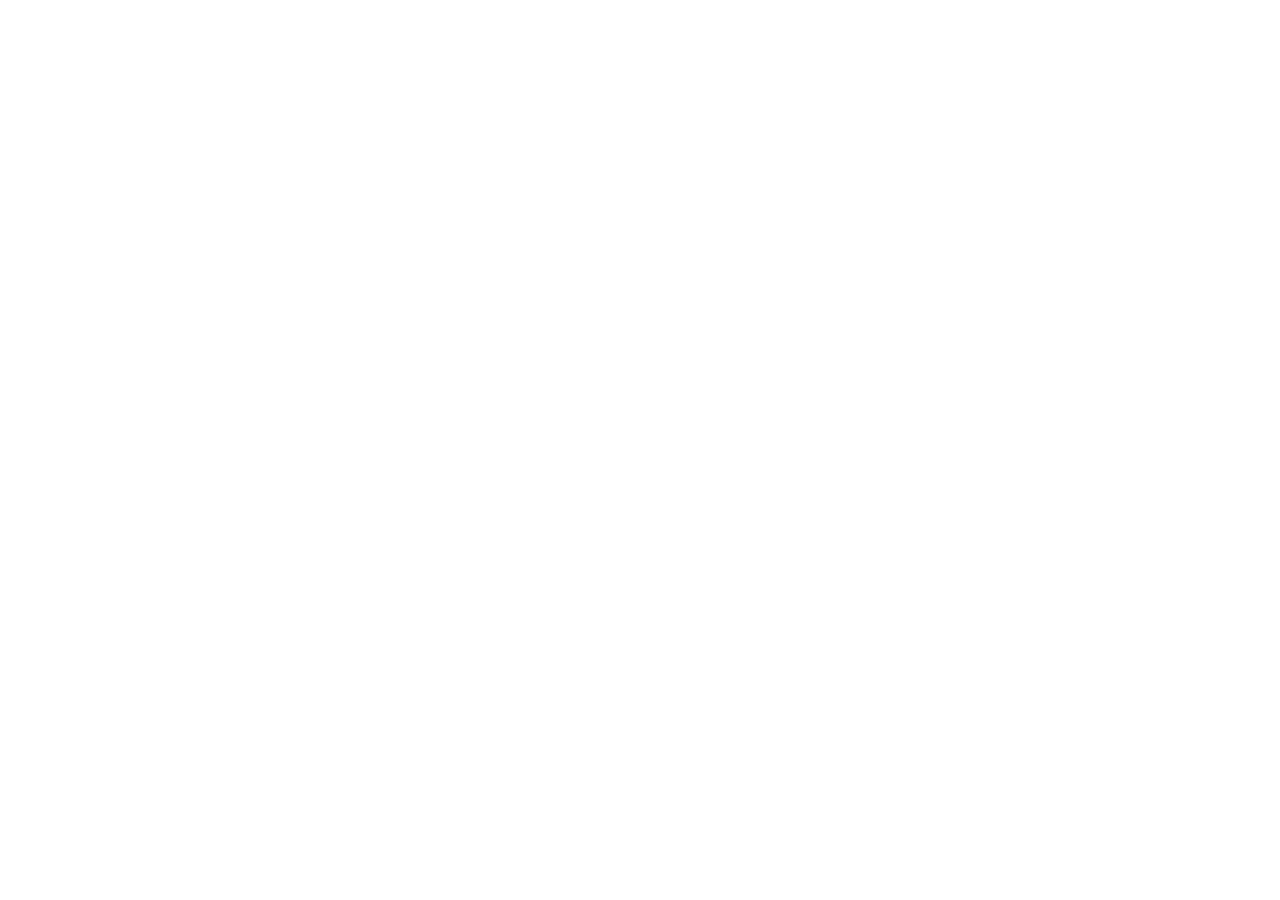
==== index.html @ e6b1900b "Rename Landing.html to index.html" ====
<!DOCTYPE html>
<html lang="en">
<head>
    <meta charset="UTF-8">
    <meta name="viewport" content="width=device-width, initial-scale=1.0">
    <title>Landing Page</title>
</head>
<body>

</body>
</html>
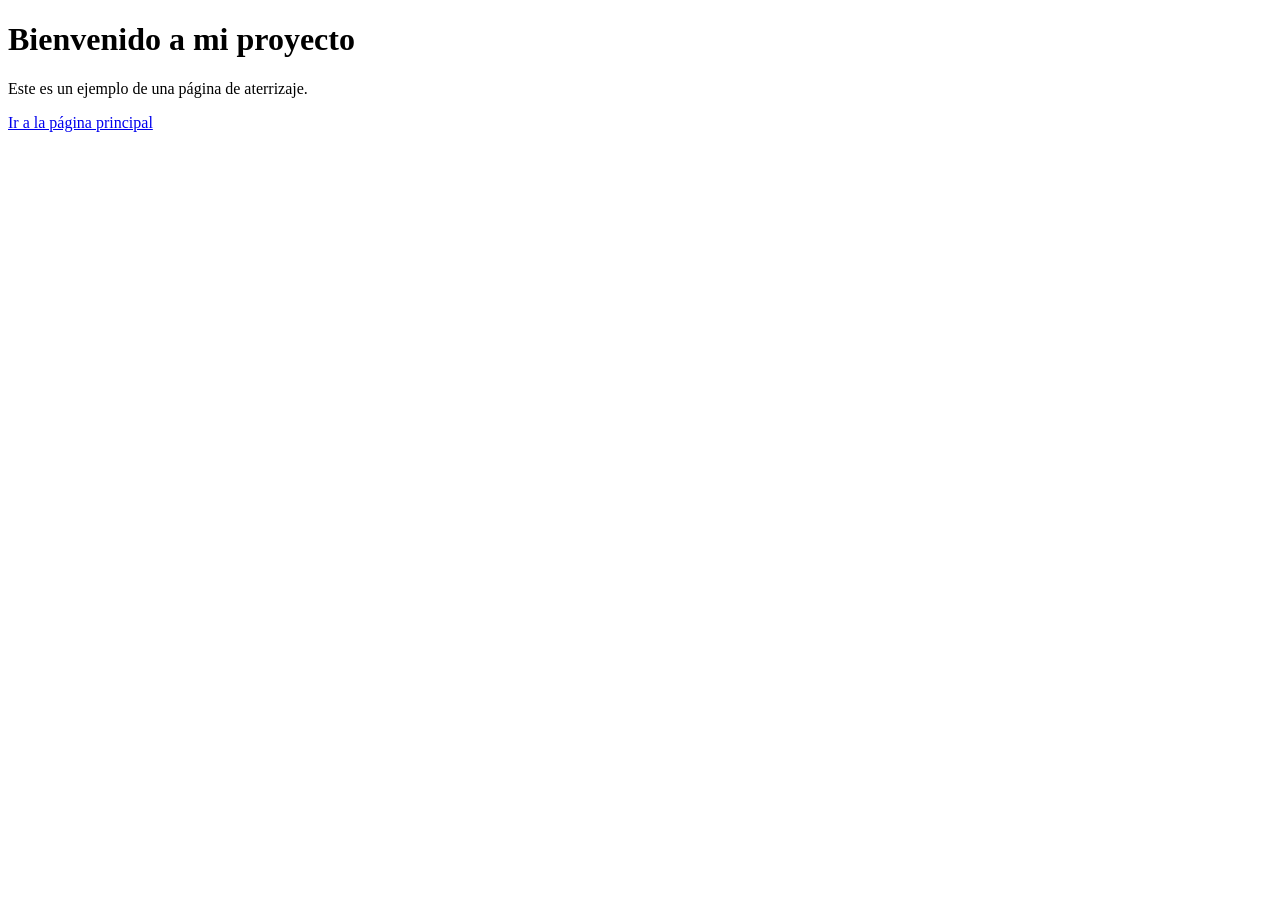
==== commit 50e559df: "Revise index.html for landing page content Added a main section with a welcome message and a link." ====
--- a/index.html
+++ b/index.html
@@ -1,11 +1,20 @@
 <!DOCTYPE html>
-<html lang="en">
+<html lang="en">    
+
 <head>
     <meta charset="UTF-8">
+    <meta http-equiv="X-UA-Compatible" content="IE=edge">
     <meta name="viewport" content="width=device-width, initial-scale=1.0">
-    <title>Landing Page</title>
+    <title>Mi proyecto</title>
+    <link rel="stylesheet" href="style.css">
 </head>
+
 <body>
-
+    
+    <main>
+        <h1>Bienvenido a mi proyecto</h1>
+        <p>Este es un ejemplo de una página de aterrizaje.</p>
+        <a href="index.html">Ir a la página principal</a>
+    </main>
 </body>
 </html>
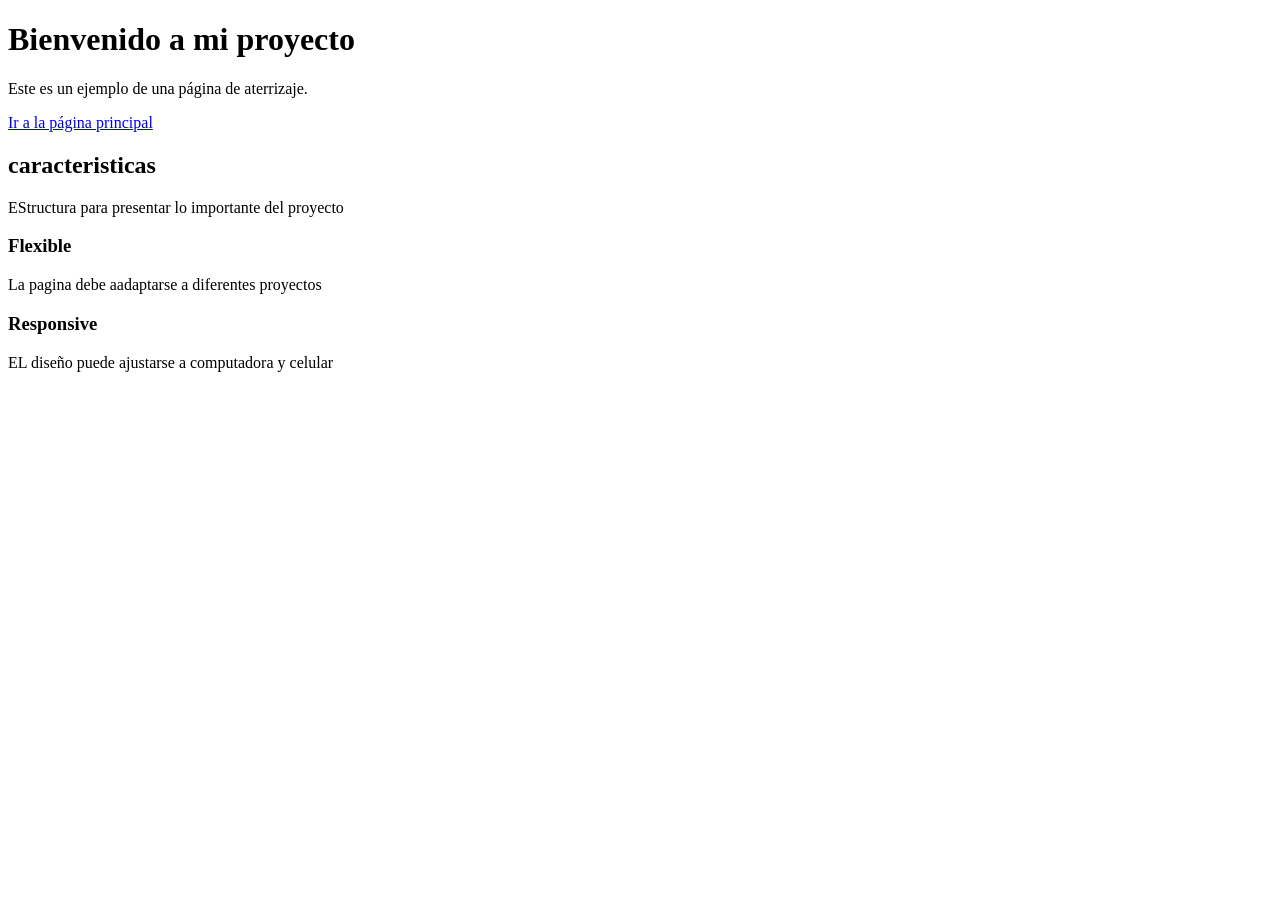
==== commit 44e30688: "Caracteristicas" ====
--- a/index.html
+++ b/index.html
@@ -15,6 +15,41 @@
         <h1>Bienvenido a mi proyecto</h1>
         <p>Este es un ejemplo de una página de aterrizaje.</p>
         <a href="index.html">Ir a la página principal</a>
+
+        <section
+            id = "caracteristicas"
+            class = "section features"
+        >
+        <div class = "container">
+        <h2 class ="section-title">
+            caracteristicas
+        </h2>
+
+        <p class ="section-text">
+            EStructura para presentar lo importante del proyecto
+        </p>
+
+        <div class = "feature-grid">
+        <article class = "feature">
+            <h3> 
+                Flexible
+            </h3>
+            <p>
+                La pagina debe aadaptarse a diferentes proyectos
+            </p>
+        </article>
+
+        <article class = "feature">
+            <h3>
+                Responsive
+            </h3>
+            <p>
+                EL diseño puede ajustarse a computadora y celular
+            </p>
+        </article>
+    </div>
+</div>
+</section>
     </main>
 </body>
 </html>
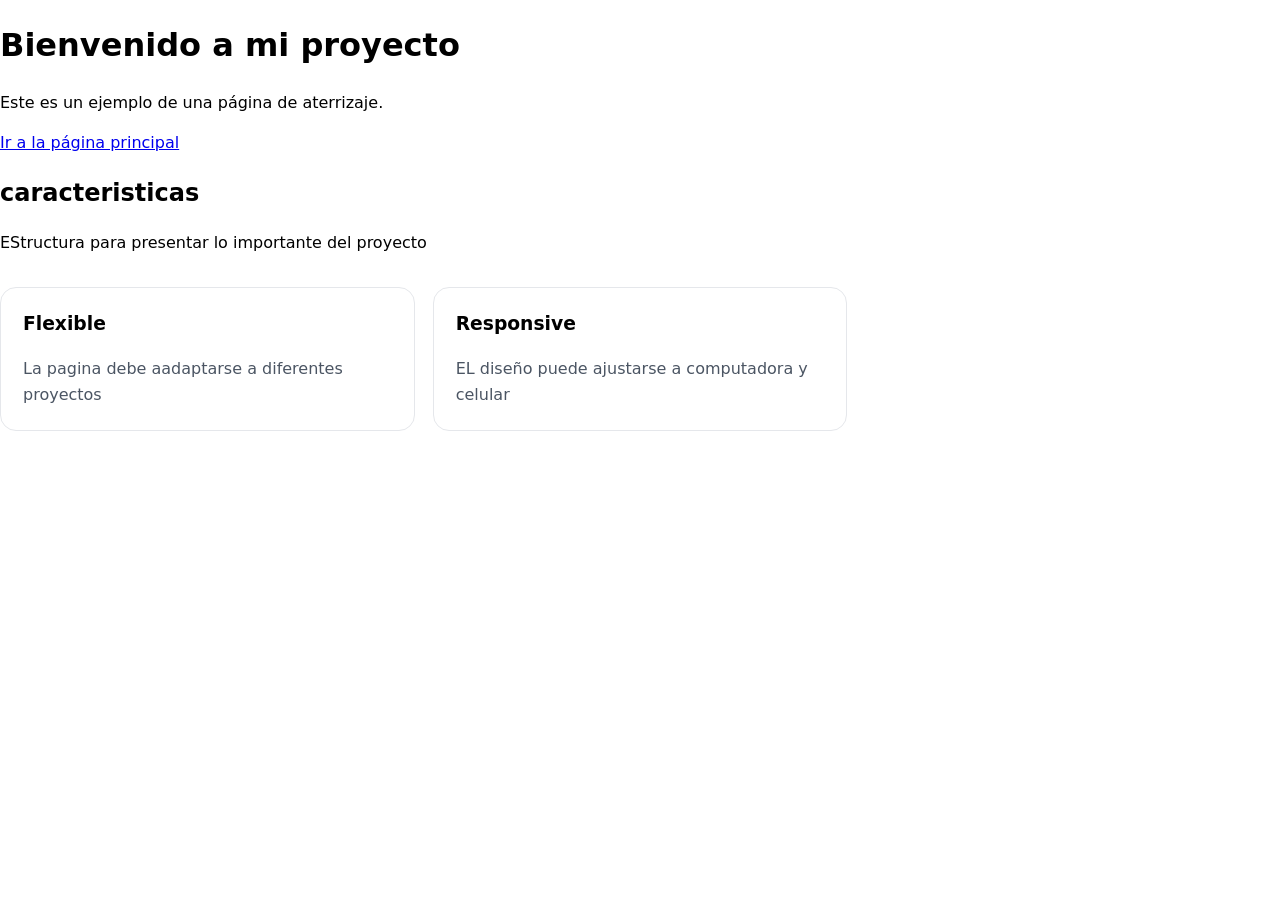
==== commit 05fa61e3: "Update index.html" ====
--- a/index.html
+++ b/index.html
@@ -6,7 +6,7 @@
     <meta http-equiv="X-UA-Compatible" content="IE=edge">
     <meta name="viewport" content="width=device-width, initial-scale=1.0">
     <title>Mi proyecto</title>
-    <link rel="stylesheet" href="style.css">
+    <link rel="stylesheet" href="styles.css">
 </head>
 
 <body>
--- a/styles.css
+++ b/styles.css
@@ -0,0 +1,33 @@
+body {
+    margin: 0; 
+    font-family: system-ui, Arial, sans-serif;
+    line-height: 1.5;
+}
+
+.features{
+    background: #fff;
+}
+
+.feature-grid{
+    margin-top: 32px;
+    display: grid;
+    grid-template-columns: 
+    repeat(3, 1fr);
+    gap: 18px;
+}
+
+.feature{
+    padding: 22px;
+    border: 1px solid #e5e7eb;
+    border-radius: 16px;
+}
+
+.feature h3{
+    margin-top: 0;
+}
+
+.feature p{
+    margin-bottom: 0;
+    color: #4b5563;
+    line-height: 1.6;
+}
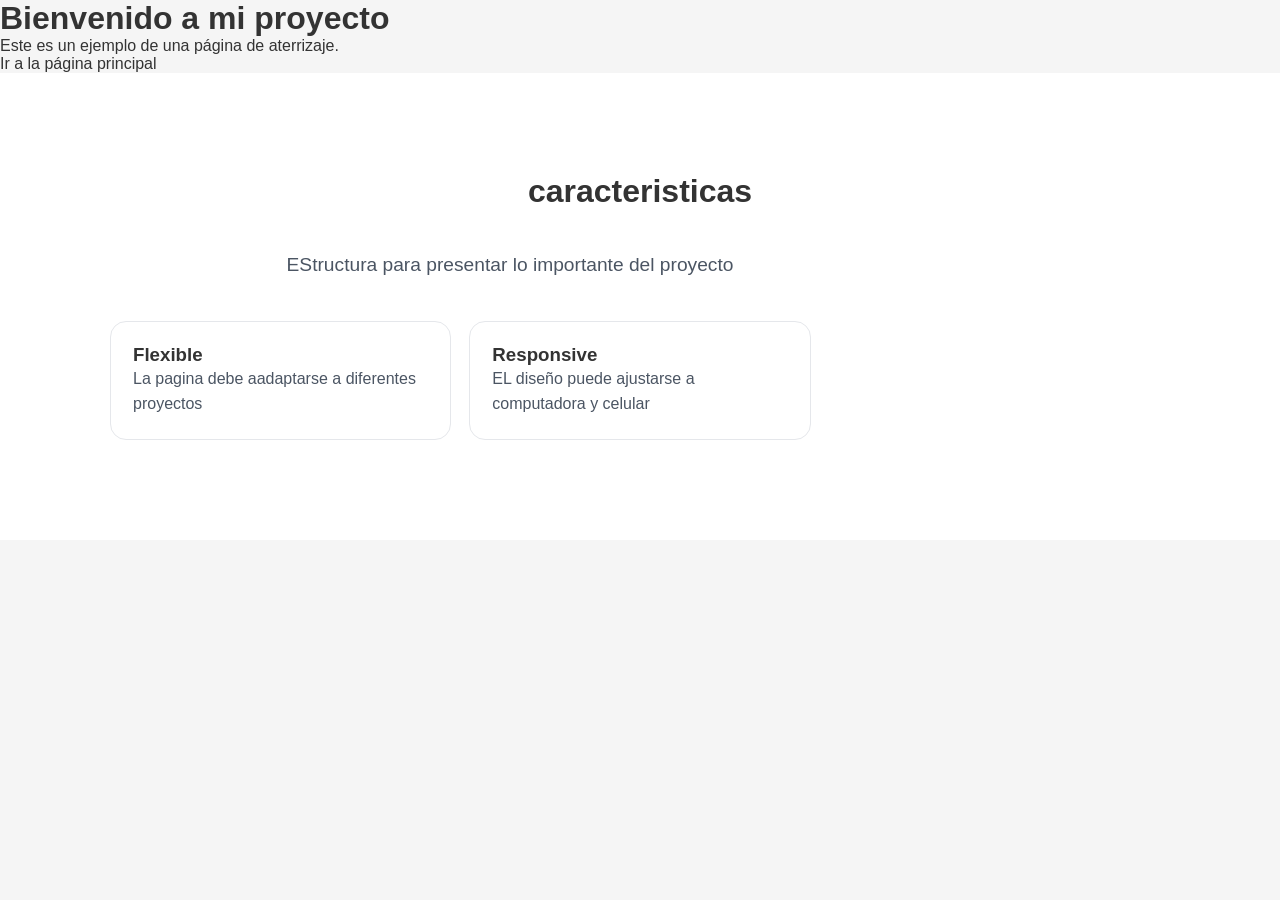
==== commit 2d5e3678: "preguntas" ====
--- a/index.html
+++ b/index.html
@@ -30,6 +30,13 @@
         </p>
 
         <div class = "feature-grid">
+            <!-- ¿Por qué usamos <article>?
+            para encerrar contenido que tiene sentido por sí mismo y que podría distribuirse,
+            reutilizarse o publicarse de forma independiente en otro sitio 
+            <!-- ¿Qué significa que un elemento tenga significado semántico?
+            para que la etiqueta le informa al navegador, a los motores de búsqueda y a los lectores de pantalla
+            lo que es el contenido, y no solo cómo debe verse.-->
+            
         <article class = "feature">
             <h3> 
                 Flexible
--- a/styles.css
+++ b/styles.css
@@ -1,7 +1,75 @@
+*{
+    margin: 0;
+    padding: 0;
+    box-sizing: border-box;
+}
+
+/*
+    El selector universal (*) aplica estilos a todos los elementos de la página, 
+    eliminando márgenes y rellenos predeterminados y estableciendo box-sizing en border-box 
+    para que el ancho y alto de los elementos incluyan el padding y el borde.
+
+    La propiedad box-sizing: border-box; cambia la forma en que el navegador 
+    calcula el tamaño total (ancho y alto) de un elemento
+*/
+
+html {
+    scroll-behavior: smooth;
+}
+
 body {
-    margin: 0; 
-    font-family: system-ui, Arial, sans-serif;
-    line-height: 1.5;
+    font-family: 'Poppins', sans-serif;
+    background-color: #f5f5f5;
+    color: #333;
+}
+
+/*
+    La funcion a {...} hace que se apliquen propiedades a todos los elementos 
+    <a> (enlaces) de la página, eliminando el subrayado predeterminado y heredando el color del texto circundante.
+*/
+
+a {
+    text-decoration: none;
+    color: inherit;
+}
+
+/*
+    La clase .container se utiliza para centrar y limitar el ancho del contenido de la página, 
+    aplicando un margen automático a los lados y un relleno interno.
+*/
+
+.container {
+    width: min(1100px, calc(100% - 40px));
+    margin: 0 auto;
+    padding: 20px;
+}
+
+/*
+    La clase .section se utiliza para definir secciones de la página con un relleno vertical 
+    de 80 píxeles en la parte superior e inferior.
+    Es necesario crear secciones para organizar el contenido de la página y mejorar la legibilidad.
+    Conviene crearlas por separado para poder reutilizarlas en diferentes partes de la página.
+*/
+
+.section {
+    padding: 80px 0;
+}
+
+.section-title {
+    text-align: center;
+    margin-bottom: 40px;
+    margin: 0 auto 40px auto;
+    font-size: 2rem;
+}
+
+.section-text {
+    text-align: center;
+    margin-bottom: 40px;
+    font-size: 1.2rem;
+    color: #4b5563;
+    max-width: 800px;
+    margin-top: 12px;
+    line-height: 1.6;
 }
 
 .features{
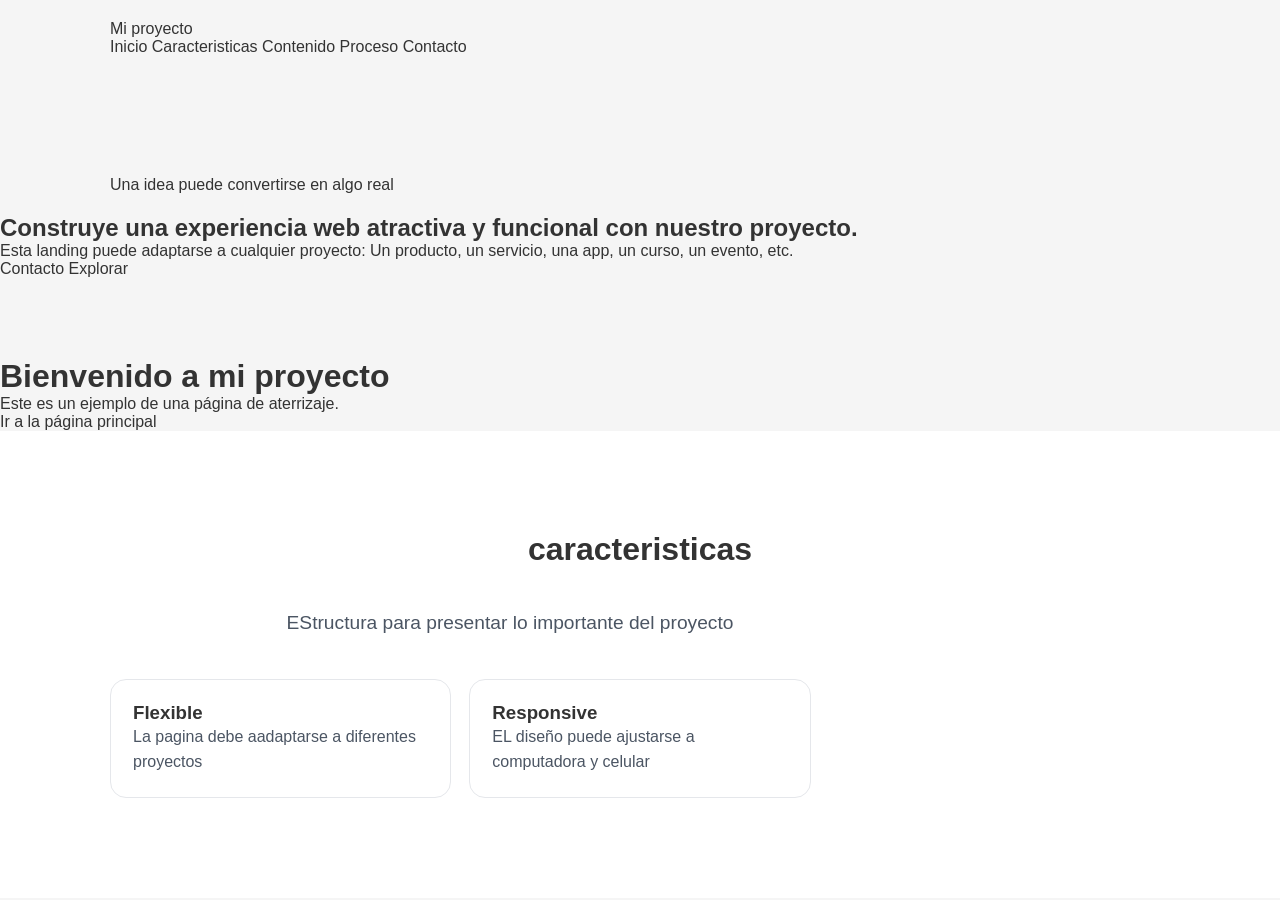
==== commit 2f3e12c9: "Update index.html" ====
--- a/index.html
+++ b/index.html
@@ -10,8 +10,47 @@
 </head>
 
 <body>
-    
+    <header class = "site-header">
+        
+        <nav class = "nav container">
+            <!--#inicio significa que se redirige a la seccion de inicio de la pagina-->
+            <!--La pagina sabe a donde se dirige gracias al atributo href que es el identificador de la seccion-->
+            <a class = "brand" href = "#inicio">Mi proyecto</a>
+
+            <div class = "nav-links">
+                <a href = "#inicio">Inicio</a>
+                <a href = "#caracteristicas">Caracteristicas</a>
+                <a href = "#contenido">Contenido</a>
+                <a href = "#proceso">Proceso</a>
+                <a href = "#contacto">Contacto</a>
+            </div>
+        </nav>
+    </header>
     <main>
+
+        <section id = "inicio" class = "section hero">
+            <div class = "container hero-content">
+                <p class = "eyebrow">
+                    Una idea puede convertirse en algo real
+                </p>
+            </div>
+            <!--Normalmente solo hay una etiqueta h1 por que es la principal representa el titulo principal de la seccion-->
+            <h1>
+                Construye una experiencia web atractiva y funcional con nuestro proyecto.
+            </h1>
+
+            <p class = "hero-text">
+                Esta landing puede adaptarse a cualquier proyecto:
+                
+                Un producto, un servicio, una app, un curso, un evento, etc.
+            </p>
+
+            <div class = "hero-actions">
+                <a href="#contacto" class="btn btn-primary">Contacto</a>
+                <a href="#contenido" class="btn btn-secondary">Explorar</a>
+            </div>
+        </section>
+        
         <h1>Bienvenido a mi proyecto</h1>
         <p>Este es un ejemplo de una página de aterrizaje.</p>
         <a href="index.html">Ir a la página principal</a>
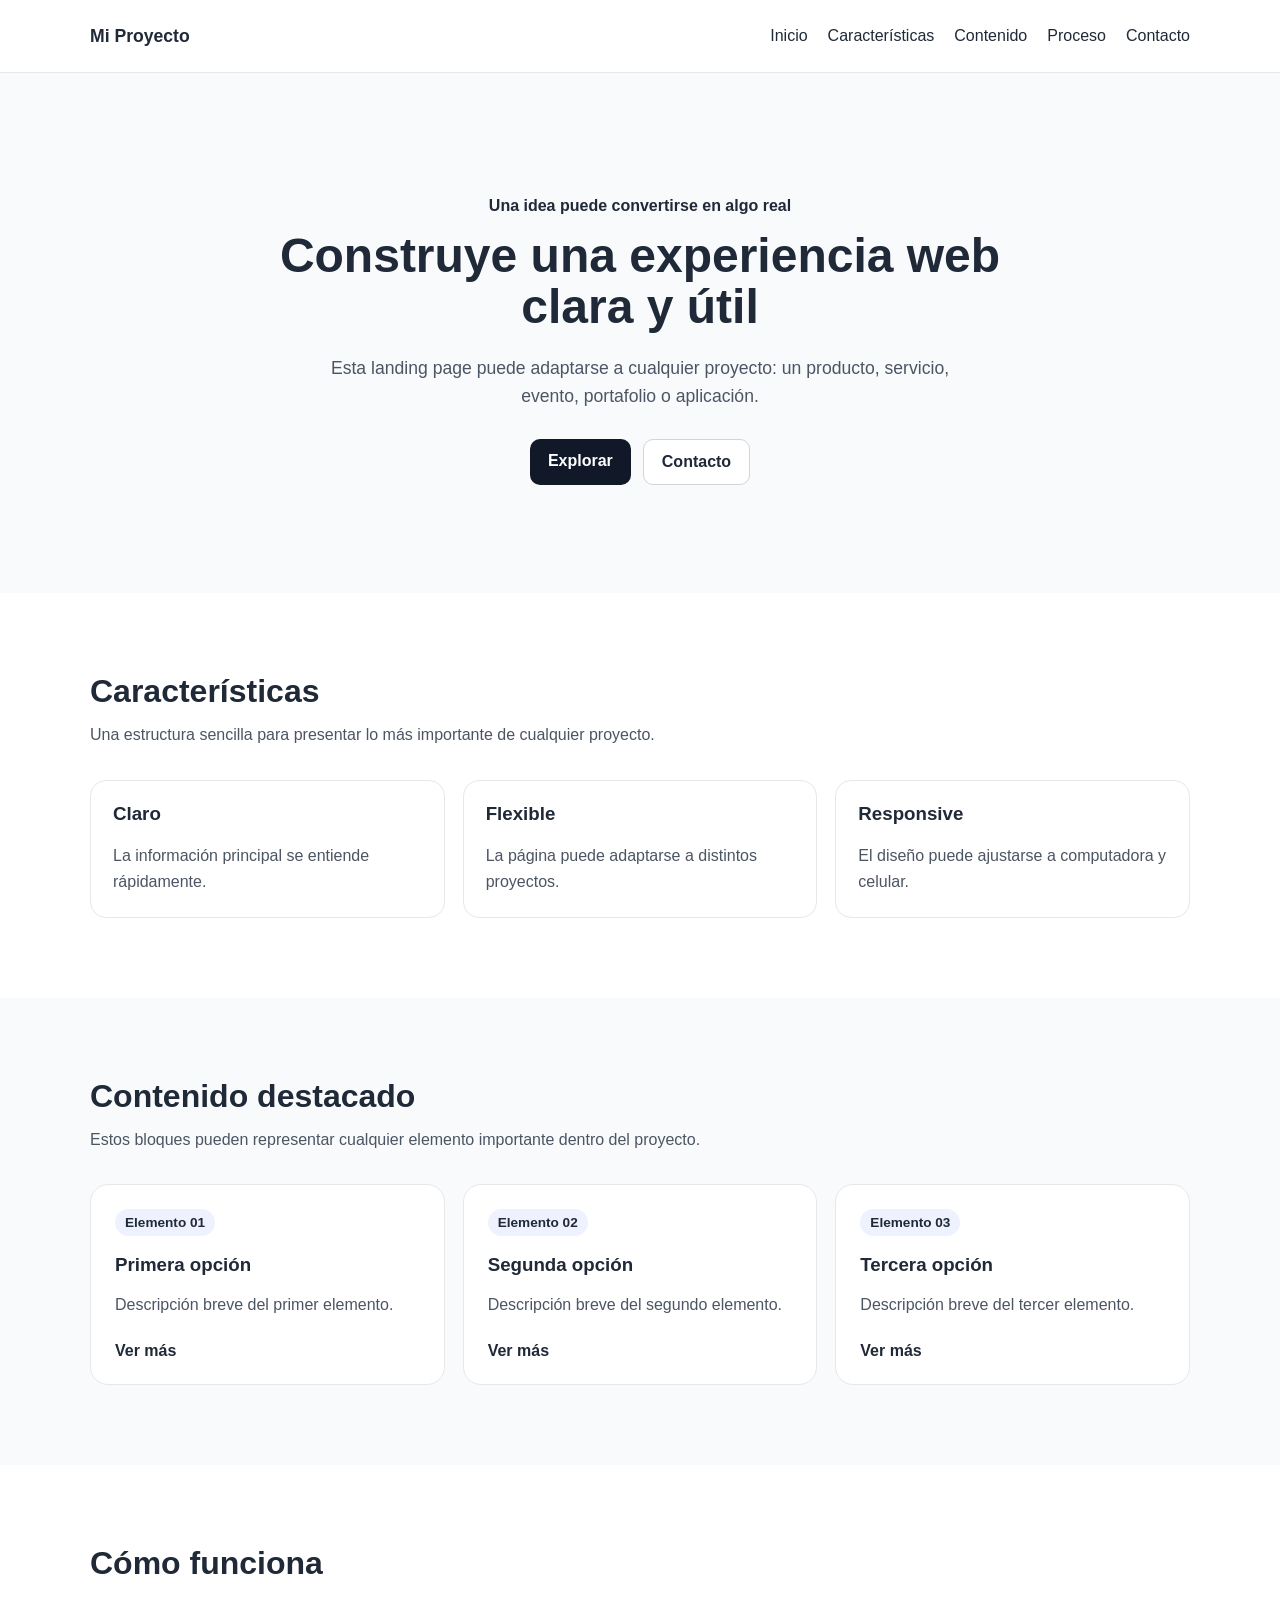
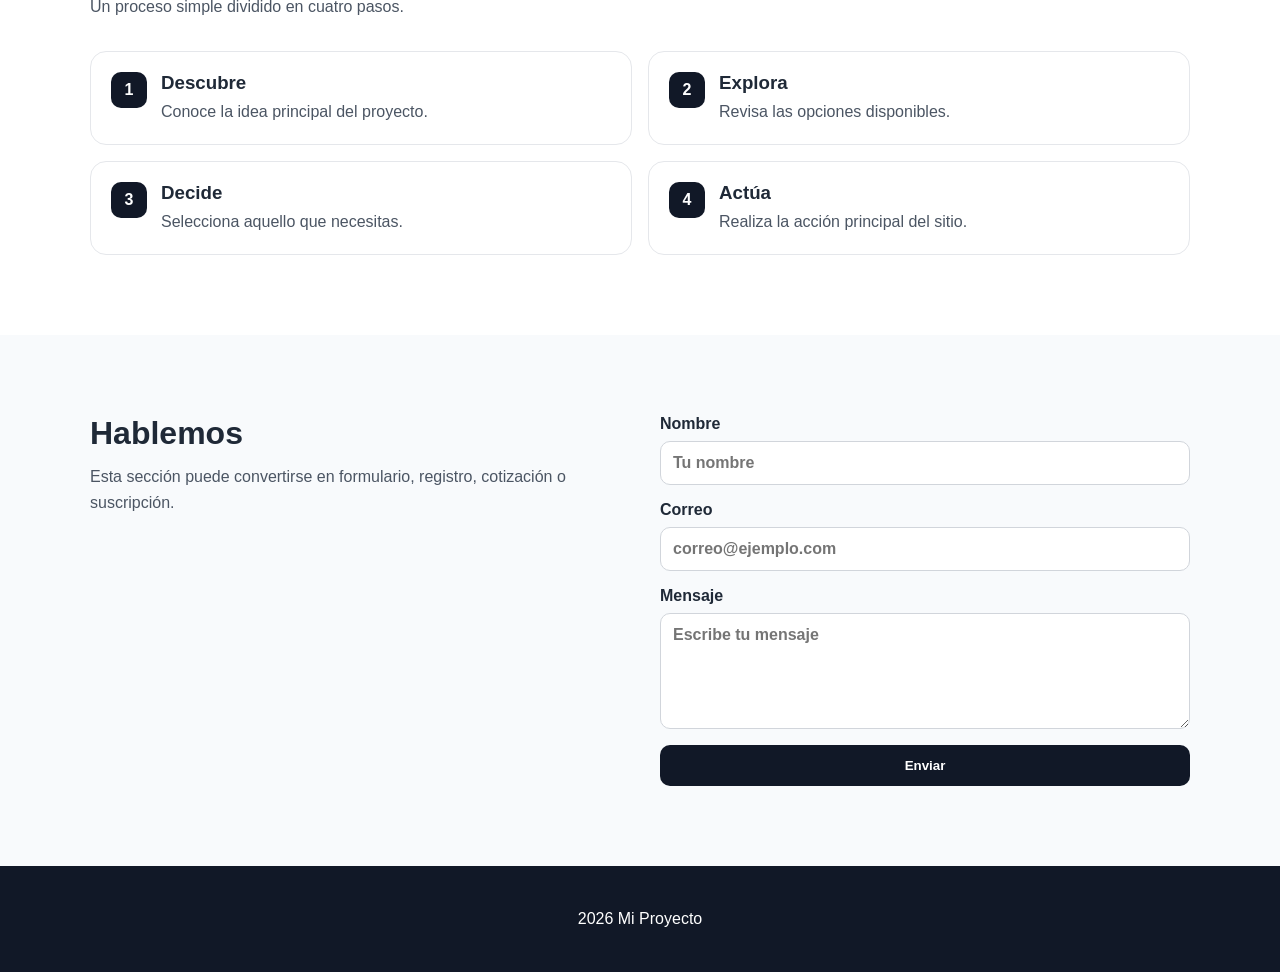
==== commit 5e29fae5: "Refactor index.html for better semantics and layout Updated HTML structure and content for improved " ====
--- a/index.html
+++ b/index.html
@@ -1,101 +1,205 @@
 <!DOCTYPE html>
-<html lang="en">    
-
+<html lang="es">
 <head>
     <meta charset="UTF-8">
-    <meta http-equiv="X-UA-Compatible" content="IE=edge">
+    <!-- 
+       
+        RESPUESTA: Define el área visible de la página en la pantalla del dispositivo y ajusta la escala inicial. Sin esta etiqueta, los navegadores móviles asumirían un ancho de pantalla de escritorio (habitualmente 980px), haciendo que todo el texto y componentes se vean diminutos y requieran hacer zoom manual para leer.
+    -->
     <meta name="viewport" content="width=device-width, initial-scale=1.0">
-    <title>Mi proyecto</title>
+    <title>Mi Proyecto</title>
+    <!-- 
+
+        RESPUESTA: Mediante la etiqueta <link>, donde rel="stylesheet" le indica al navegador que el recurso vinculado es una hoja de estilos CSS y href="styles.css" proporciona la ruta relativa hacia dicho archivo.
+    -->
     <link rel="stylesheet" href="styles.css">
 </head>
-
 <body>
-    <header class = "site-header">
-        
-        <nav class = "nav container">
-            <!--#inicio significa que se redirige a la seccion de inicio de la pagina-->
-            <!--La pagina sabe a donde se dirige gracias al atributo href que es el identificador de la seccion-->
-            <a class = "brand" href = "#inicio">Mi proyecto</a>
-
-            <div class = "nav-links">
-                <a href = "#inicio">Inicio</a>
-                <a href = "#caracteristicas">Caracteristicas</a>
-                <a href = "#contenido">Contenido</a>
-                <a href = "#proceso">Proceso</a>
-                <a href = "#contacto">Contacto</a>
+
+    <!-- Sección 1: Navegación -->
+    <header class="site-header">
+        <nav class="nav container">
+            <!-- 
+                RESPUESTA: El HTML semántico consiste en utilizar etiquetas que describen el significado y propósito del contenido, no solo su apariencia visual. Usar <nav> le indica explícitamente a los motores de búsqueda y a tecnologías de asistencia (como lectores de pantalla) que este bloque contiene la navegación principal del sitio.
+            -->
+            <a class="brand" href="#inicio">Mi Proyecto</a>
+            <div class="nav-links">
+                <!-- 
+                    RESPUESTA: El símbolo '#' representa un identificador de fragmento (ancla interna). El navegador busca en el documento el elemento que posea el atributo id coincidente (id="inicio") y desplaza la vista automáticamente hacia su posición.
+                -->
+                <a href="#inicio">Inicio</a>
+                <a href="#caracteristicas">Características</a>
+                <a href="#contenido">Contenido</a>
+                <a href="#proceso">Proceso</a>
+                <a href="#contacto">Contacto</a>
             </div>
         </nav>
     </header>
+
     <main>
-
-        <section id = "inicio" class = "section hero">
-            <div class = "container hero-content">
-                <p class = "eyebrow">
-                    Una idea puede convertirse en algo real
-                </p>
-            </div>
-            <!--Normalmente solo hay una etiqueta h1 por que es la principal representa el titulo principal de la seccion-->
-            <h1>
-                Construye una experiencia web atractiva y funcional con nuestro proyecto.
-            </h1>
-
-            <p class = "hero-text">
-                Esta landing puede adaptarse a cualquier proyecto:
-                
-                Un producto, un servicio, una app, un curso, un evento, etc.
-            </p>
-
-            <div class = "hero-actions">
-                <a href="#contacto" class="btn btn-primary">Contacto</a>
-                <a href="#contenido" class="btn btn-secondary">Explorar</a>
-            </div>
-        </section>
-        
-        <h1>Bienvenido a mi proyecto</h1>
-        <p>Este es un ejemplo de una página de aterrizaje.</p>
-        <a href="index.html">Ir a la página principal</a>
-
-        <section
-            id = "caracteristicas"
-            class = "section features"
-        >
-        <div class = "container">
-        <h2 class ="section-title">
-            caracteristicas
-        </h2>
-
-        <p class ="section-text">
-            EStructura para presentar lo importante del proyecto
-        </p>
-
-        <div class = "feature-grid">
-            <!-- ¿Por qué usamos <article>?
-            para encerrar contenido que tiene sentido por sí mismo y que podría distribuirse,
-            reutilizarse o publicarse de forma independiente en otro sitio 
-            <!-- ¿Qué significa que un elemento tenga significado semántico?
-            para que la etiqueta le informa al navegador, a los motores de búsqueda y a los lectores de pantalla
-            lo que es el contenido, y no solo cómo debe verse.-->
-            
-        <article class = "feature">
-            <h3> 
-                Flexible
-            </h3>
-            <p>
-                La pagina debe aadaptarse a diferentes proyectos
-            </p>
-        </article>
-
-        <article class = "feature">
-            <h3>
-                Responsive
-            </h3>
-            <p>
-                EL diseño puede ajustarse a computadora y celular
-            </p>
-        </article>
-    </div>
-</div>
-</section>
+        <!-- Sección 1: Hero -->
+        <section id="inicio" class="hero">
+            <div class="container hero-content">
+                <p class="eyebrow">Una idea puede convertirse en algo real</p>
+                <!-- 
+                    RESPUESTA: Porque el <h1> representa el tema o título jerárquico supremo del documento web. Tener un único <h1> clarifica la jerarquía del contenido para la accesibilidad (lectores de pantalla) y optimiza el posicionamiento SEO.
+                -->
+                <h1>Construye una experiencia web clara y útil</h1>
+                <p class="hero-text">
+                    Esta landing page puede adaptarse a cualquier proyecto: un producto, servicio, evento, portafolio o aplicación.
+                </p>
+                <div class="hero-actions">
+                    <a class="btn btn-primary" href="#contenido">Explorar</a>
+                    <a class="btn btn-secondary" href="#contacto">Contacto</a>
+                </div>
+            </div>
+        </section>
+
+        <!-- Sección 2: Características -->
+        <section id="caracteristicas" class="section features">
+            <div class="container">
+                <h2 class="section-title">Características</h2>
+                <p class="section-text">
+                    Una estructura sencilla para presentar lo más importante de cualquier proyecto.
+                </p>
+                <div class="feature-grid">
+                    <!-- 
+                        RESPUESTA: Se utiliza <article> porque agrupa un bloque independiente y autónomo de información que conserva sentido por sí mismo. La semántica provee significado funcional al contenido tanto para navegadores como para motores de búsqueda y lectores de pantalla.
+                    -->
+                    <article class="feature">
+                        <h3>Claro</h3>
+                        <p>La información principal se entiende rápidamente.</p>
+                    </article>
+                    <article class="feature">
+                        <h3>Flexible</h3>
+                        <p>La página puede adaptarse a distintos proyectos.</p>
+                    </article>
+                    <article class="feature">
+                        <h3>Responsive</h3>
+                        <p>El diseño puede ajustarse a computadora y celular.</p>
+                    </article>
+                </div>
+            </div>
+        </section>
+
+        <!-- Sección 3: Contenido en tarjetas -->
+        <section id="contenido" class="section content-section">
+            <div class="container">
+                <h2 class="section-title">Contenido destacado</h2>
+                <p class="section-text">
+                    Estos bloques pueden representar cualquier elemento importante dentro del proyecto.
+                </p>
+                <div class="cards">
+                    <!-- 
+                        RESPUESTA: Favorece el principio DRY (Don't Repeat Yourself), reduce la duplicación de código CSS, garantiza uniformidad y coherencia visual en el diseño y facilita el mantenimiento global (cambiar la clase actualiza todas las tarjetas a la vez).
+                    -->
+                    <article class="card">
+                        <span class="tag">Elemento 01</span>
+                        <h3>Primera opción</h3>
+                        <p>Descripción breve del primer elemento.</p>
+                        <a href="#">Ver más</a>
+                    </article>
+                    <article class="card">
+                        <span class="tag">Elemento 02</span>
+                        <h3>Segunda opción</h3>
+                        <p>Descripción breve del segundo elemento.</p>
+                        <a href="#">Ver más</a>
+                    </article>
+                    <article class="card">
+                        <span class="tag">Elemento 03</span>
+                        <h3>Tercera opción</h3>
+                        <p>Descripción breve del tercer elemento.</p>
+                        <a href="#">Ver más</a>
+                    </article>
+                </div>
+            </div>
+        </section>
+
+        <!-- Sección 4: Proceso -->
+        <section id="proceso" class="section process">
+            <div class="container">
+                <h2 class="section-title">Cómo funciona</h2>
+                <p class="section-text">
+                    Un proceso simple dividido en cuatro pasos.
+                </p>
+                <div class="steps">
+                    <article class="step">
+                        <div class="step-number">1</div>
+                        <div>
+                            <h3>Descubre</h3>
+                            <p>Conoce la idea principal del proyecto.</p>
+                        </div>
+                    </article>
+                    <article class="step">
+                        <div class="step-number">2</div>
+                        <div>
+                            <h3>Explora</h3>
+                            <p>Revisa las opciones disponibles.</p>
+                        </div>
+                    </article>
+                    <article class="step">
+                        <div class="step-number">3</div>
+                        <div>
+                            <h3>Decide</h3>
+                            <p>Selecciona aquello que necesitas.</p>
+                        </div>
+                    </article>
+                    <article class="step">
+                        <div class="step-number">4</div>
+                        <div>
+                            <h3>Actúa</h3>
+                            <p>Realiza la acción principal del sitio.</p>
+                        </div>
+                    </article>
+                </div>
+            </div>
+        </section>
+
+        <!-- Sección 5: Contacto -->
+        <section id="contacto" class="section contact">
+            <div class="container contact-grid">
+                <div>
+                    <h2 class="section-title">Hablemos</h2>
+                    <p class="section-text">
+                        Esta sección puede convertirse en formulario, registro, cotización o suscripción.
+                    </p>
+                </div>
+                <!-- 
+                    RESPUESTA: <form> agrupa controles interactivos para capturar datos introducidos por el usuario y enviarlos a un servidor o procesador. Por defecto, al enviarse recarga la página o realiza una petición HTTP (GET o POST) a la URL definida en su atributo action.
+                -->
+                <form class="contact-form">
+                    <label>
+                        Nombre
+                        <input type="text" name="nombre" placeholder="Tu nombre">
+                    </label>
+                    <label>
+                        Correo
+                        <!-- 
+                            INVESTIGAR: ¿Qué diferencia existe entre type="text" y type="email"?
+                            RESPUESTA: type="email" valida de forma automática que el texto ingresado tenga un formato de dirección de correo válido (contenga @ y dominio) antes de enviar el formulario, además de mostrar un teclado optimizado para emails en dispositivos móviles.
+                        -->
+                        <input type="email" name="correo" placeholder="correo@ejemplo.com">
+                    </label>
+                    <label>
+                        Mensaje
+                        <textarea name="mensaje" rows="5" placeholder="Escribe tu mensaje"></textarea>
+                    </label>
+                    <!-- 
+                        
+                        RESPUESTA: Dispara el evento de envío (submit) del formulario al que pertenece, validando los campos y empaquetando sus valores para enviarlos.
+                    -->
+                    <button class="btn btn-primary" type="submit">Enviar</button>
+                </form>
+            </div>
+        </section>
     </main>
+
+    <!-- Footer -->
+    <footer class="footer">
+        <div class="container">
+            <p>2026 Mi Proyecto</p>
+        </div>
+    </footer>
+
 </body>
 </html>
--- a/styles.css
+++ b/styles.css
@@ -1,101 +1,416 @@
-*{
-    margin: 0;
-    padding: 0;
+/* 
+    INVESTIGAR: ¿Qué significa el selector * ? ¿Qué hace box-sizing: border-box?
+    RESPUESTA:
+    - El selector '*' es el selector universal: aplica las reglas a absolutamente todos los elementos del DOM.
+    - 'box-sizing: border-box' modifica el modelo de caja de CSS para que las propiedades width y height incluyan tanto el contenido como el padding y el border, evitando que los elementos crezcan más allá del tamaño especificado.
+*/
+* {
     box-sizing: border-box;
 }
-
-/*
-    El selector universal (*) aplica estilos a todos los elementos de la página, 
-    eliminando márgenes y rellenos predeterminados y estableciendo box-sizing en border-box 
-    para que el ancho y alto de los elementos incluyan el padding y el borde.
-
-    La propiedad box-sizing: border-box; cambia la forma en que el navegador 
-    calcula el tamaño total (ancho y alto) de un elemento
-*/
 
 html {
     scroll-behavior: smooth;
 }
 
 body {
-    font-family: 'Poppins', sans-serif;
-    background-color: #f5f5f5;
-    color: #333;
-}
-
-/*
-    La funcion a {...} hace que se apliquen propiedades a todos los elementos 
-    <a> (enlaces) de la página, eliminando el subrayado predeterminado y heredando el color del texto circundante.
-*/
-
+    margin: 0;
+    font-family: Arial, sans-serif;
+    color: #1f2937;
+    background: #ffffff;
+}
+
+/* 
+    INVESTIGAR: ¿Qué significa escribir simplemente: a {...}? ¿A cuántos elementos afecta?
+    RESPUESTA: Es un selector de tipo o etiqueta. Afecta a todos los elementos <a> (enlaces) de todo el documento HTML.
+*/
 a {
+    color: inherit;
     text-decoration: none;
-    color: inherit;
-}
-
-/*
-    La clase .container se utiliza para centrar y limitar el ancho del contenido de la página, 
-    aplicando un margen automático a los lados y un relleno interno.
-*/
-
+}
+
+/* 
+    INVESTIGAR: ¿Para qué sirve un container? ¿Por qué muchas páginas modernas limitan el ancho máximo del contenido?
+    RESPUESTA: Sirve para centrar el contenido principal y mantenerlo alineado horizontalmente. Limitar el ancho máximo evita que las líneas de texto sean excesivamente largas en pantallas ultra anchas, lo cual dificulta la lectura cómoda y perjudica la estética visual.
+*/
 .container {
     width: min(1100px, calc(100% - 40px));
     margin: 0 auto;
-    padding: 20px;
-}
-
-/*
-    La clase .section se utiliza para definir secciones de la página con un relleno vertical 
-    de 80 píxeles en la parte superior e inferior.
-    Es necesario crear secciones para organizar el contenido de la página y mejorar la legibilidad.
-    Conviene crearlas por separado para poder reutilizarlas en diferentes partes de la página.
-*/
-
+}
+
+/* 
+    INVESTIGAR: ¿Por qué conviene crear clases reutilizables como .section?
+    RESPUESTA: Permite mantener un espaciado vertical homogéneo y coherente a lo largo de toda la página web, optimizando la mantenibilidad y reduciendo el código repetido.
+*/
 .section {
     padding: 80px 0;
 }
 
 .section-title {
+    margin: 0;
+    font-size: 2rem;
+}
+
+.section-text {
+    max-width: 700px;
+    margin-top: 12px;
+    color: #4b5563;
+    line-height: 1.6;
+}
+
+/* --- Navegación --- */
+.site-header {
+    border-bottom: 1px solid #e5e7eb;
+    background: #ffffff;
+}
+
+/* 
+    INVESTIGAR: ¿Qué es Flexbox? ¿Para qué tipo de problemas de distribución es útil? ¿Cuál es la diferencia principal entre Flexbox y CSS Grid?
+    RESPUESTA:
+    - Flexbox es un modelo de maquetación unidimensional (organiza elementos en una sola dimensión: fila o columna).
+    - Es ideal para alinear componentes, barras de navegación, botones y distribuir espacios entre elementos en línea.
+    - La diferencia principal es que Flexbox es unidimensional (fila O columna), mientras que CSS Grid es bidimensional (maneja filas Y columnas simultáneamente).
+*/
+.nav {
+    min-height: 72px;
+    display: flex;
+    align-items: center;
+    gap: 24px;
+}
+
+.brand {
+    font-weight: 800;
+    font-size: 1.1rem;
+}
+
+/* 
+    INVESTIGAR: ¿Por qué margin-left: auto empuja los enlaces hacia la derecha?
+    RESPUESTA: En un contenedor Flexbox, un margen con valor 'auto' absorbe todo el espacio libre disponible en ese eje; por tanto, 'margin-left: auto' ocupa todo el espacio sobrante a la izquierda empujando el elemento hacia el extremo derecho.
+*/
+.nav-links {
+    margin-left: auto;
+    display: flex;
+    gap: 20px;
+}
+
+/* 
+    INVESTIGAR: ¿Qué significa :hover? ¿Por qué se considera una pseudoclase?
+    RESPUESTA: ':hover' es un estado que se activa cuando el usuario coloca el cursor sobre un elemento. Se considera una pseudoclase porque clasifica a un elemento según su estado interactivo dinámico sin necesidad de agregar una clase física en el HTML.
+*/
+.nav-links a:hover {
+    text-decoration: underline;
+}
+
+/* --- Hero --- */
+/* 
+    INVESTIGAR: Aquí estamos usando CSS Grid. ¿Qué hace display: grid? ¿Qué hace place-items: center? ¿Por qué Grid también puede servir para centrar un elemento?
+    RESPUESTA:
+    - 'display: grid' convierte el elemento en un contenedor de cuadrícula.
+    - 'place-items: center' es un atajo para 'align-items: center' y 'justify-items: center', centrando los hijos horizontal y verticalmente al mismo tiempo.
+    - Resulta sumamente útil para centrar porque resuelve el centrado total con tan solo esas dos líneas de CSS.
+*/
+.hero {
+    min-height: 520px;
+    display: grid;
+    place-items: center;
+    background: #f8fafc;
+}
+
+.hero-content {
+    padding: 80px 0;
     text-align: center;
-    margin-bottom: 40px;
-    margin: 0 auto 40px auto;
-    font-size: 2rem;
-}
-
-.section-text {
-    text-align: center;
-    margin-bottom: 40px;
-    font-size: 1.2rem;
+}
+
+.eyebrow {
+    font-weight: 700;
+}
+
+/* 
+    INVESTIGAR: ¿Qué significa la unidad rem? ¿Cuál es la diferencia entre rem y px?
+    RESPUESTA: 'rem' significa "Root EM" y es una unidad relativa al font-size del elemento raíz (<html>), usualmente 16px por defecto (1rem = 16px). A diferencia de 'px', que es una unidad estática y fija, 'rem' escala proporcionalmente si el usuario ajusta las preferencias de accesibilidad o tamaño de fuente en su navegador.
+*/
+.hero h1 {
+    max-width: 760px;
+    margin: 16px auto 0;
+    font-size: 3rem;
+    line-height: 1.05;
+}
+
+.hero-text {
+    max-width: 650px;
+    margin: 22px auto 0;
     color: #4b5563;
-    max-width: 800px;
-    margin-top: 12px;
+    font-size: 1.1rem;
     line-height: 1.6;
 }
 
-.features{
-    background: #fff;
-}
-
-.feature-grid{
+.hero-actions {
+    margin-top: 28px;
+    display: flex;
+    justify-content: center;
+    gap: 12px;
+}
+
+.btn {
+    display: inline-block;
+    padding: 13px 18px;
+    border-radius: 10px;
+    font-weight: 700;
+}
+
+.btn-primary {
+    background: #111827;
+    color: #ffffff;
+}
+
+.btn-secondary {
+    border: 1px solid #d1d5db;
+    background: #ffffff;
+}
+
+/* --- Sección 2: Características --- */
+.features {
+    background: #ffffff;
+}
+
+/* 
+    INVESTIGAR: ¿Qué significa repeat(3, 1fr)? ¿Qué significa fr? ¿Qué pasaría si cambiamos 3 por 2?
+    RESPUESTA:
+    - 'fr' es una unidad fraccional que representa una fracción del espacio libre disponible dentro del grid container.
+    - 'repeat(3, 1fr)' crea 3 columnas de idéntico ancho repartidas en partes iguales.
+    - Si cambiamos 3 por 2, se estructurará en 2 columnas por fila, provocando que el tercer elemento se desplace a una segunda fila.
+*/
+.feature-grid {
     margin-top: 32px;
     display: grid;
-    grid-template-columns: 
-    repeat(3, 1fr);
+    grid-template-columns: repeat(3, 1fr);
     gap: 18px;
 }
 
-.feature{
+.feature {
     padding: 22px;
     border: 1px solid #e5e7eb;
     border-radius: 16px;
 }
 
-.feature h3{
+.feature h3 {
     margin-top: 0;
 }
 
-.feature p{
+.feature p {
     margin-bottom: 0;
     color: #4b5563;
     line-height: 1.6;
 }
+
+/* --- Sección 3: Contenido en tarjetas --- */
+.content-section {
+    background: #f8fafc;
+}
+
+.cards {
+    margin-top: 32px;
+    display: grid;
+    grid-template-columns: repeat(3, 1fr);
+    gap: 18px;
+}
+
+.card {
+    padding: 24px;
+    background: #ffffff;
+    border: 1px solid #e5e7eb;
+    border-radius: 18px;
+}
+
+/* 
+    INVESTIGAR: ¿Qué significa inline-block? ¿Qué diferencia existe entre block, inline e inline-block?
+    RESPUESTA:
+    - 'block': Ocupa todo el ancho de la línea disponible y admite margin, padding, width y height.
+    - 'inline': Ocupa solo el espacio de su contenido y no respeta width, height ni márgenes verticales.
+    - 'inline-block': Fluye en línea junto a otros elementos como 'inline', pero permite configurarle width, height, padding y margins como un elemento 'block'.
+*/
+.tag {
+    display: inline-block;
+    padding: 6px 10px;
+    border-radius: 999px;
+    background: #eef2ff;
+    font-size: 0.85rem;
+    font-weight: 700;
+}
+
+.card h3 {
+    margin: 18px 0 8px;
+}
+
+.card p {
+    color: #4b5563;
+    line-height: 1.6;
+}
+
+.card a {
+    display: inline-block;
+    margin-top: 8px;
+    font-weight: 700;
+}
+
+/* --- Sección 4: Proceso --- */
+.process {
+    background: #ffffff;
+}
+
+/* 
+    INVESTIGAR: ¿Qué elementos controla exactamente este Grid?
+    RESPUESTA: Controla directamente a sus elementos hijos inmediatos, es decir, a los cuatro elementos <article class="step">, distribuyéndolos en una matriz de 2 columnas.
+*/
+.steps {
+    margin-top: 32px;
+    display: grid;
+    grid-template-columns: repeat(2, 1fr);
+    gap: 16px;
+}
+
+/* 
+    INVESTIGAR: ¿Qué elementos estamos acomodando dentro de .step? ¿Por qué Flexbox resulta cómodo en este caso?
+    RESPUESTA: Estamos acomodando el contenedor del número (.step-number) y el bloque de texto (el <div> que contiene el h3 y p). Flexbox resulta cómodo porque permite colocarlos lado a lado de forma unidimensional con un espacio (gap) y alinear su parte superior con 'align-items: flex-start'.
+*/
+.step {
+    display: flex;
+    gap: 14px;
+    align-items: flex-start;
+    padding: 20px;
+    border: 1px solid #e5e7eb;
+    border-radius: 16px;
+}
+
+/* 
+    INVESTIGAR: ¿Qué significa flex: 0 0 36px? ¿Qué evita que ocurra?
+    RESPUESTA: Representa la abreviación de flex-grow: 0 (no crece), flex-shrink: 0 (no se encoge) y flex-basis: 36px (ancho base fijo). Evita que el contenedor del número se deforme o aplaste si el texto contiguo se vuelve muy largo.
+*/
+.step-number {
+    width: 36px;
+    height: 36px;
+    flex: 0 0 36px;
+    display: grid;
+    place-items: center;
+    border-radius: 10px;
+    background: #111827;
+    color: #ffffff;
+    font-weight: 800;
+}
+
+.step h3 {
+    margin: 0;
+}
+
+.step p {
+    margin: 6px 0 0;
+    color: #4b5563;
+    line-height: 1.5;
+}
+
+/* --- Sección 5: Contacto + Footer --- */
+.contact {
+    background: #f8fafc;
+}
+
+.contact-grid {
+    display: grid;
+    grid-template-columns: 1fr 1fr;
+    gap: 40px;
+    align-items: start;
+}
+
+.contact-form {
+    display: grid;
+    gap: 16px;
+}
+
+.contact-form label {
+    display: grid;
+    gap: 8px;
+    font-weight: 700;
+}
+
+/* 
+    INVESTIGAR: ¿Qué significa width: 100%? ¿100% de qué?
+    RESPUESTA: Significa que el ancho del campo abarcará el 100% del ancho del elemento contenedor padre (en este caso, la etiqueta <label>).
+*/
+.contact-form input,
+.contact-form textarea {
+    width: 100%;
+    padding: 12px;
+    border: 1px solid #d1d5db;
+    border-radius: 10px;
+    /* 
+        INVESTIGAR: ¿Qué significa inherit? ¿De dónde obtiene la tipografía?
+        RESPUESTA: 'inherit' obliga al elemento a adoptar la tipografía de su elemento padre (y por cascada, la establecida en el <body>: Arial, sans-serif), anulando la fuente predeterminada del sistema para controles de formulario.
+    */
+    font: inherit;
+}
+
+/* 
+    INVESTIGAR: ¿Por qué normalmente usamos cursor: pointer en elementos interactivos?
+    RESPUESTA: Porque transforma el cursor en una mano que señala, comunicando al usuario de forma intuitiva que el elemento es accionable (se le puede hacer clic).
+*/
+.contact-form button {
+    border: 0;
+    cursor: pointer;
+}
+
+.footer {
+    padding: 28px 0;
+    background: #111827;
+    color: #ffffff;
+    text-align: center;
+}
+
+/* --- Paso final: Responsive --- */
+/* 
+    INVESTIGAR: ¿Qué es una media query? ¿Qué significa max-width: 760px? ¿Qué significa breakpoint?
+    RESPUESTA:
+    - Una media query es una regla de CSS que aplica bloques de estilos únicamente si se cumplen ciertas condiciones del medio o dispositivo (como el ancho de la pantalla).
+    - 'max-width: 760px' condiciona a que los estilos internos se apliquen desde 0px hasta un ancho máximo de 760px.
+    - Un breakpoint (punto de quiebre) es el ancho exacto en el que el diseño se adapta para garantizar su legibilidad en pantallas de menor tamaño.
+*/
+@media (max-width: 760px) {
+    /* 
+        INVESTIGAR: Flexbox utiliza por defecto flex-direction: row. ¿Qué cambia al utilizar column?
+        RESPUESTA: Cambia el eje principal de horizontal a vertical; los elementos hijos se apilan uno debajo del otro en lugar de posicionarse en fila.
+    */
+    .nav {
+        flex-direction: column;
+        padding: 18px 0;
+    }
+
+    /* 
+        INVESTIGAR: ¿Qué hace flex-wrap? ¿Qué problema resuelve?
+        RESPUESTA: Permite que los elementos flex pasen a una nueva línea si superan el ancho disponible del contenedor, evitando que se desborden horizontalmente de la pantalla.
+    */
+    .nav-links {
+        margin-left: 0;
+        flex-wrap: wrap;
+        justify-content: center;
+    }
+
+    .hero {
+        min-height: auto;
+    }
+
+    .hero h1 {
+        font-size: 2.2rem;
+    }
+
+    /* 
+        INVESTIGAR: ¿Por qué ahora 1fr provoca una sola columna?
+        RESPUESTA: Porque al definir una única pista '1fr' en grid-template-columns, la cuadrícula solo genera una columna que absorbe el 100% del espacio, apilando todos los elementos verticalmente.
+    */
+    .feature-grid,
+    .cards,
+    .steps,
+    .contact-grid {
+        grid-template-columns: 1fr;
+    }
+
+    .section {
+        padding: 60px 0;
+    }
+}
